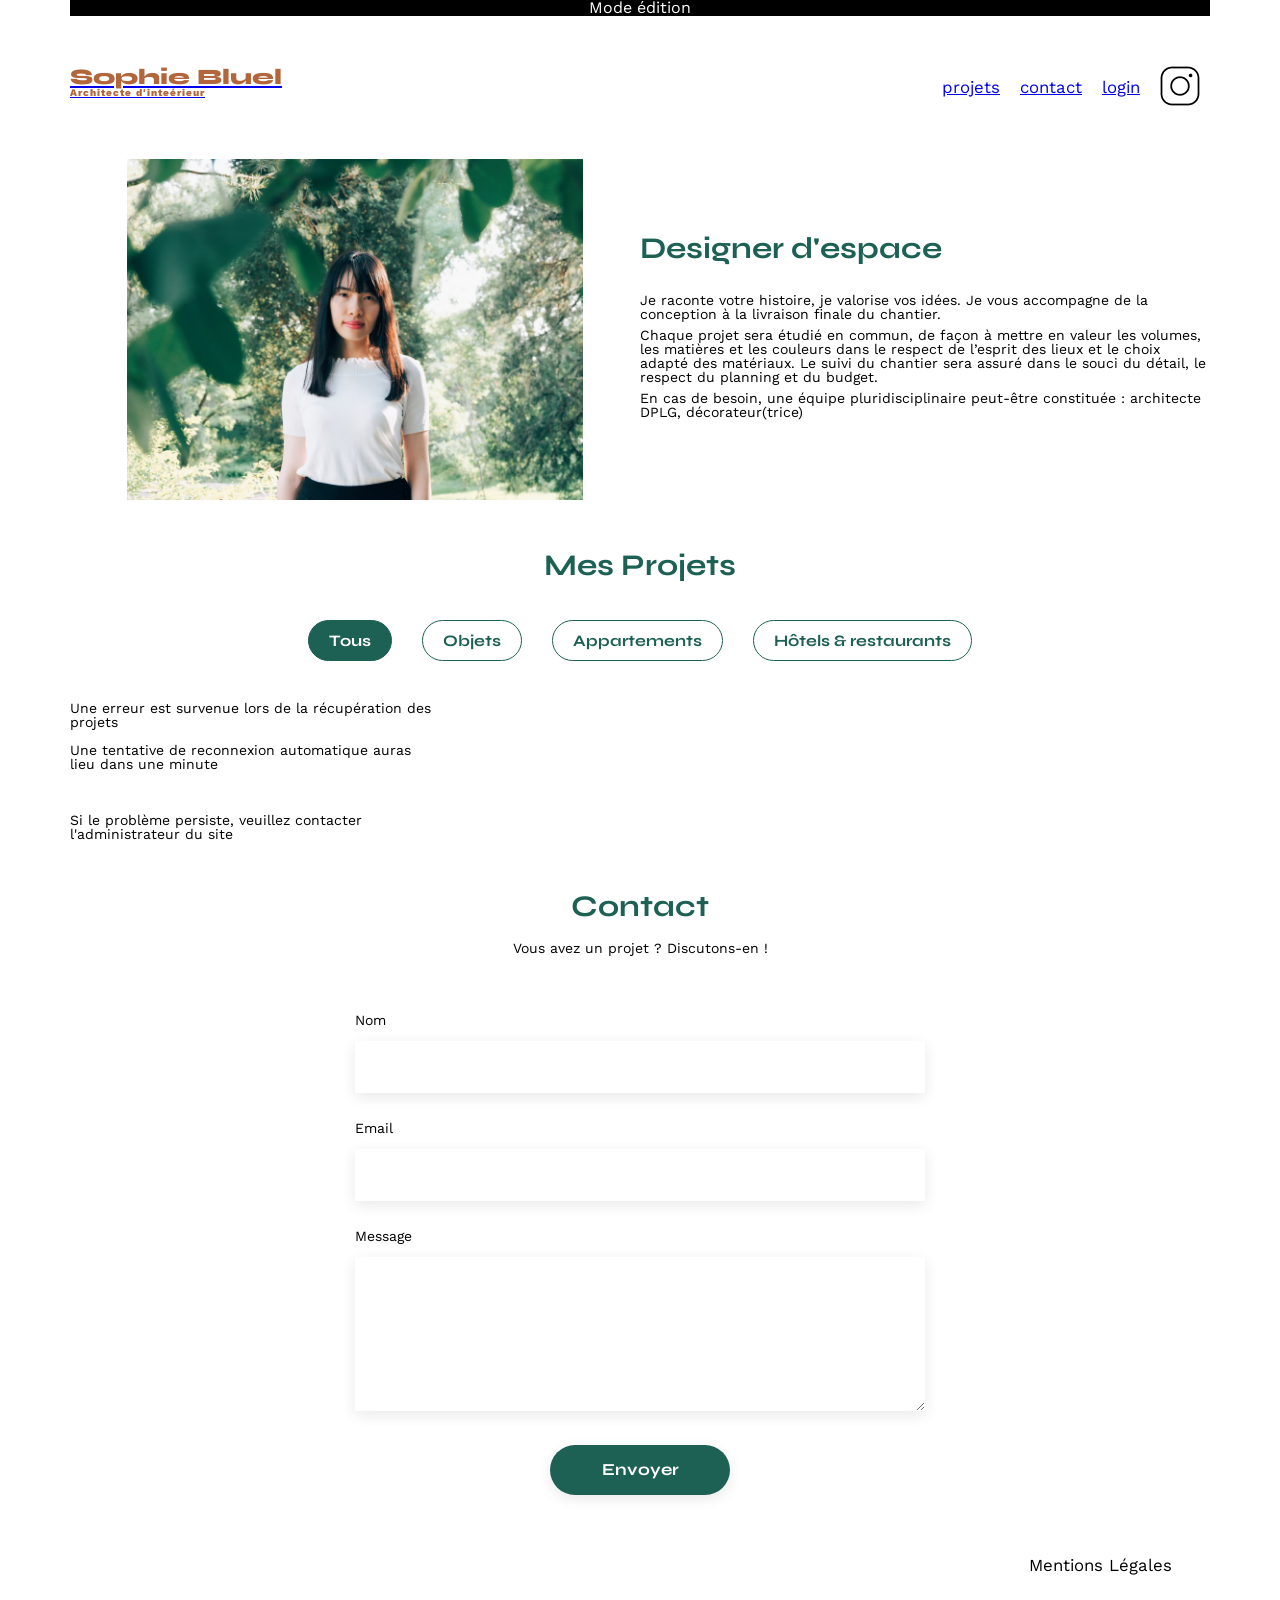
==== FrontEnd/index.html @ eb177efb "login" ====
<!DOCTYPE html>
<html lang="fr">
<head>
	<meta charset="UTF-8">
	<title>Sophie Bluel - Architecte d'intérieur</title>
	<meta name="viewport" content="width=device-width, initial-scale=1.0">
	<link rel="preconnect" href="https://fonts.googleapis.com">
	<link rel="preconnect" href="https://fonts.gstatic.com" crossorigin>
	<link href="https://fonts.googleapis.com/css2?family=Syne:wght@700;800&family=Work+Sans&display=swap" rel="stylesheet">
	<meta name="description" content="">
	<link rel="stylesheet" href="./assets/style.css">
</head>
<body>
	<div class="editor-black display_none">
		<p class="editorparagraphe">Mode édition</p>
	</div>
<header>
	<a href="index.html"><h1>Sophie Bluel <span>Architecte d'inteérieur</span></h1></a>
	<nav>
		<ul>
			<a href="#portfolio"><li>projets</li></a>
			<li><a href="#contact">contact</a></li>
			<li><a href="login.html">login</a></li>
			<li><img src="./assets/icons/instagram.png" alt="Instagram"></li>
		</ul>
	</nav>
</header>
<main>
	<section id="introduction">
		<figure>
			<img src="./assets/images/sophie-bluel.png" alt="">
		</figure>
		<article>
			<h2>Designer d'espace</h2>
			<p>Je raconte votre histoire, je valorise vos idées. Je vous accompagne de la conception à la livraison finale du chantier.</p>
			<p>Chaque projet sera étudié en commun, de façon à mettre en valeur les volumes, les matières et les couleurs dans le respect de l’esprit des lieux et le choix adapté des matériaux. Le suivi du chantier sera assuré dans le souci du détail, le respect du planning et du budget.</p>
			<p>En cas de besoin, une équipe pluridisciplinaire peut-être constituée : architecte DPLG, décorateur(trice)</p>
		</article>
	</section>
	<section id="portfolio">
		<h2>Mes Projets</h2>
		<button class="button-modifier display_none">
			<i class="fa-solid fa-pen-to-square"></i>
			<span class="editon-modifier"> modifier</span>
		</button>
		<div class="filters">
			<button class="filter__btn filter__btn-id-null filter__btn--active">Tous</button>
			<button class="filter__btn filter__btn-id-1">Objets</button>
			<button class="filter__btn filter__btn-id-2">Appartements</button>
			<button class="filter__btn filter__btn-id-3">Hôtels & restaurants</button>
		</div>	
		<div class="gallery">
		</div>
	</section>
	<section id="contact">
		<h2>Contact</h2>
		<p>Vous avez un projet ? Discutons-en !</p>
		<form action="#" method="post">
			<label for="name">Nom</label>
			<input type="text" name="name" id="name">
			<label for="email">Email</label>
			<input type="email" name="email" id="email">
			<label for="message">Message</label>
			<textarea name="message" id="message" cols="30" rows="10"></textarea>
			<input type="submit" value="Envoyer">
		</form>
	</section>
</main>

<footer>
	<nav>
		<ul>
			<li>Mentions Légales</li>
		</ul>
	</nav>
</footer>
</body>
<script src="./script.js"></script>
<script src="./login.js"></script>
</html>
---- FrontEnd/assets/style.css ----
/* http://meyerweb.com/eric/tools/css/reset/
   v2.0 | 20110126
   License: none (public domain)
*/

html, body, div, span, applet, object, iframe,
h1, h2, h3, h4, h5, h6, p, blockquote, pre,
a, abbr, acronym, address, big, cite, code,
del, dfn, em, img, ins, kbd, q, s, samp,
small, strike, strong, sub, sup, tt, var,
b, u, i, center,
dl, dt, dd, ol, ul, li,
fieldset, form, label, legend,
table, caption, tbody, tfoot, thead, tr, th, td,
article, aside, canvas, details, embed,
figure, figcaption, footer, header, hgroup,
menu, nav, output, ruby, section, summary,
time, mark, audio, video {
	margin: 0;
	padding: 0;
	border: 0;
	font-size: 100%;
	font: inherit;
	vertical-align: baseline;
}
/* HTML5 display-role reset for older browsers */
article, aside, details, figcaption, figure,
footer, header, hgroup, menu, nav, section {
	display: block;
}
body {
	line-height: 1;
}
ol, ul {
	list-style: none;
}
blockquote, q {
	quotes: none;
}
blockquote:before, blockquote:after,
q:before, q:after {
	content: '';
	content: none;
}
table {
	border-collapse: collapse;
	border-spacing: 0;
}
/** end reset css**/
body {
	max-width: 1140px;
	margin:auto;
	font-family: 'Work Sans' ;
	font-size: 14px;
}
header {
	display: flex;
	justify-content: space-between;
	margin: 50px 0
}
section {
	margin: 50px 0
}

h1{
	display: flex;
	flex-direction: column;
	font-family: 'Syne';
	font-size: 22px;
	font-weight: 800;
	color: #B1663C
}

h1 > span {
	font-family: 'Work Sans';
	font-size:10px;
	letter-spacing: 0.1em;
;
}

h2{
	font-family: 'Syne';
	font-weight: 700;
	font-size: 30px;
	color: #1D6154
}
nav ul {
	display: flex;
	align-items: center;
	list-style-type: none;

}
nav li {
	padding: 0 10px;
	font-size: 1.2em;
}

li:hover {
	color: #B1663C;
}
#introduction {
	display: flex;
	align-items: center;
}
#introduction figure {
	flex: 1
}
#introduction img {
	display: block;
	margin: auto;
	width: 80%;
}

#introduction article {
	flex: 1
}
#introduction h2 {
	margin-bottom: 1em;
}

#introduction p {
	margin-bottom: 0.5em;
}
#portfolio h2 {
	text-align: center;
	margin-bottom: 1em;
}
.gallery {
	width: 100%;
	display: grid;
	grid-template-columns: 1fr 1fr 1fr;
	grid-column-gap: 20px;
	grid-row-gap: 20px;
}

.gallery img {
	width: 100%;

}
#contact {
	width: 50%;
margin: auto;
}
#contact > * {
	text-align: center;

}
#contact h2{
	margin-bottom: 20px;
}
#contact form {
	text-align: left;
	margin-top:30px;
	display: flex;
	flex-direction: column;
}

#contact input {
	height: 50px;
	font-size: 1.2em;
	border: none;
	box-shadow: 0px 4px 14px rgba(0, 0, 0, 0.09);
}
#contact label {
	margin: 2em 0 1em 0;
}
#contact textarea {
	border: none;
	box-shadow: 0px 4px 14px rgba(0, 0, 0, 0.09);
}

input[type="submit"]{
	font-family: 'Syne';
	font-weight: 700;
	color: white;
	background-color: #1D6154;
	margin : 2em auto ;
	width: 180px;
	text-align: center;
	border-radius: 60px ;
}

footer nav ul {
	display: flex;
	justify-content: flex-end;
	margin: 2em
}
.gallery {
	width: 100%;
	display: grid;
	grid-template-columns: 1fr 1fr 1fr;
	grid-column-gap: 20px;
	grid-row-gap: 20px;
}

.gallery img {
	width: 100%;

}

/*FILTRE*/

.filter__btn:hover, .btn-admin:hover {
	color: white;
	background-color: #1D6154;
	scale: 1.05;
  }
.filters {
	display: flex;
	justify-content: center;
	margin: 40px 0;
  }
  
.filter__btn, .btn-admin {
	font-family: "Syne";
	padding: 10px 20px;
	margin: 0 15px;
	border: 1px solid #1D6154;
	border-radius: 25px;
	color: #1D6154;
	background-color: white;
	font-size: 16px;
	font-weight: 700;
	cursor: pointer;
	transition: all 0.5s ease;
  }
  
.filter__btn--active, .btn-admin {
	color: white;
	background-color: #1D6154;
  }

.container__login {
	display: flex;
	flex-direction: column;
	align-items: center;
}

.container__login h2 {
	margin-bottom: 37px;
}

.container__login p {
	margin-bottom: 7px;
}

.container__login input {
	width: 379px;
	height: 51px;
	margin-bottom: 30px;
	box-shadow: 0px 4px 14px 0px rgba(0, 0, 0, 0.09);
	border: none;
}

.container__login-button {
	align-self: center;
}

.login-button {
	width: 179px;
	height: 36px;
	border-radius: 60px;
	color: white;
	background-color: #1D6154;
	font-size: 14px;
	font-family: Syne;
	font-weight: 700;
	display: flex;
	align-items: center;
	justify-content: center;
	margin-bottom: 28px;
	cursor: pointer;
	outline: none;
	border: none;
}


.password__forgotten {
	text-decoration: underline;
	cursor: pointer;
}

.login__footer {
	background: white;
	height: 60px;
	width: 100vw;
	position: absolute;
    bottom: 0;
    right: 0;
}

.container__login form {
display: flex;
flex-direction: column;
}

.container__login form label {
	margin-bottom: 7px;
}
.error_message {
	color: red;
	margin-bottom: 40px;
	padding: 10px 20px;
	font-size : 15px;
	background: rgba(255, 0, 0, .1);
	font-weight: bold;
    border-radius: 12px;
}
.display_none {
	display:none;
}
.editor{
	width: auto;
	height: 59px;
	background-color: black;
}
.editorparagraphe{
	color: white;
	text-align: center;
}
.display_none {
	display:none;
}
.editor-black {
	background-color: black;
	color: white;
	display: flex;
	align-items: center;
	justify-content: center;
	gap: 11px;
	font-size: 16px;
	font-weight: 400;
	font-family: "Work Sans";
	width: 100%;
	margin: 0px;
	position: sticky;
	top: 0px;
}
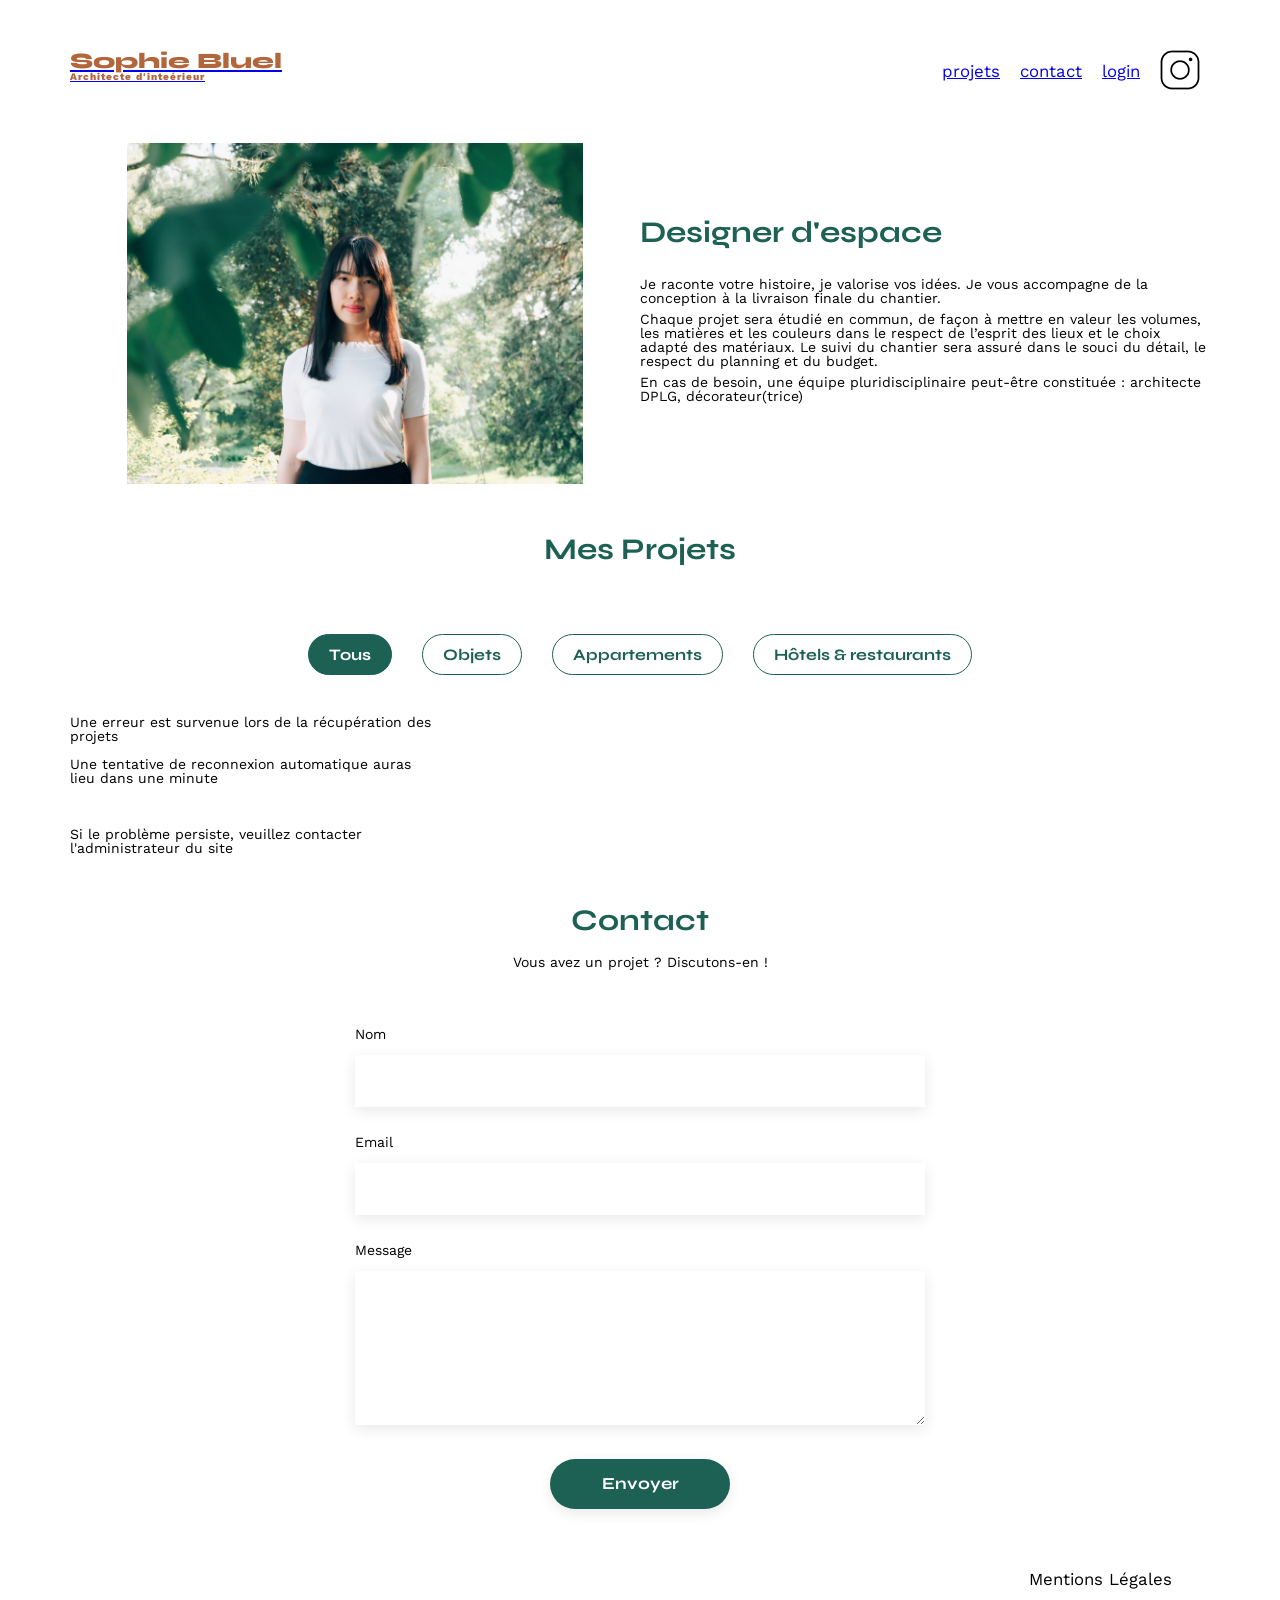
==== commit 8cf56fd2: "Modale" ====
--- a/FrontEnd/index.html
+++ b/FrontEnd/index.html
@@ -6,13 +6,15 @@
 	<meta name="viewport" content="width=device-width, initial-scale=1.0">
 	<link rel="preconnect" href="https://fonts.googleapis.com">
 	<link rel="preconnect" href="https://fonts.gstatic.com" crossorigin>
-	<link href="https://fonts.googleapis.com/css2?family=Syne:wght@700;800&family=Work+Sans&display=swap" rel="stylesheet">
+	<link href="https://fonts.googleapis.com/css2?family=Syne:wght@500;700;800&family=Work+Sans:wght@500;700;800&display=swap" rel="stylesheet">
+	<link rel="stylesheet" href="https://cdnjs.cloudflare.com/ajax/libs/font-awesome/6.2.1/css/all.min.css" integrity="sha512-MV7K8+y+gLIBoVD59lQIYicR65iaqukzvf/nwasF0nqhPay5w/9lJmVM2hMDcnK1OnMGCdVK+iQrJ7lzPJQd1w==" crossorigin="anonymous" referrerpolicy="no-referrer" />
 	<meta name="description" content="">
 	<link rel="stylesheet" href="./assets/style.css">
 </head>
 <body>
 	<div class="editor-black display_none">
-		<p class="editorparagraphe">Mode édition</p>
+		<i class="fa-solid fa-pen-to-square white-icon"></i>
+		<span>Mode édition</span>
 	</div>
 <header>
 	<a href="index.html"><h1>Sophie Bluel <span>Architecte d'inteérieur</span></h1></a>
@@ -20,7 +22,7 @@
 		<ul>
 			<a href="#portfolio"><li>projets</li></a>
 			<li><a href="#contact">contact</a></li>
-			<li><a href="login.html">login</a></li>
+			<li><a id="logout-nav" href="login.html">login</a></li>
 			<li><img src="./assets/icons/instagram.png" alt="Instagram"></li>
 		</ul>
 	</nav>
@@ -38,11 +40,13 @@
 		</article>
 	</section>
 	<section id="portfolio">
-		<h2>Mes Projets</h2>
-		<button class="button-modifier display_none">
-			<i class="fa-solid fa-pen-to-square"></i>
-			<span class="editon-modifier"> modifier</span>
-		</button>
+		<div class="container-modifier">
+			<h2>Mes Projets</h2>
+			<button class="button-modifier display_none">
+				<i class="fa-solid fa-pen-to-square"></i>
+				<span id="button_editor">modifier</span>
+			</button>
+		</div>
 		<div class="filters">
 			<button class="filter__btn filter__btn-id-null filter__btn--active">Tous</button>
 			<button class="filter__btn filter__btn-id-1">Objets</button>
@@ -77,4 +81,5 @@
 </body>
 <script src="./script.js"></script>
 <script src="./login.js"></script>
+<script src="./modale.js"></script>
 </html>
--- a/FrontEnd/assets/style.css
+++ b/FrontEnd/assets/style.css
@@ -290,8 +290,8 @@
 }
 
 .container__login form {
-display: flex;
-flex-direction: column;
+	display: flex;
+	flex-direction: column;
 }
 
 .container__login form label {
@@ -306,9 +306,7 @@
 	font-weight: bold;
     border-radius: 12px;
 }
-.display_none {
-	display:none;
-}
+
 .editor{
 	width: auto;
 	height: 59px;
@@ -317,9 +315,6 @@
 .editorparagraphe{
 	color: white;
 	text-align: center;
-}
-.display_none {
-	display:none;
 }
 .editor-black {
 	background-color: black;
@@ -335,4 +330,38 @@
 	margin: 0px;
 	position: sticky;
 	top: 0px;
+}
+.editor-black span{
+	padding-top: 20px;
+	padding-bottom: 20px;
+}
+.white-icon {
+	color: white;
+}
+.button-modifier {
+	display: flex;
+	gap: 11px;
+	font-family: "work sans";
+	font-size: 14px;
+	color: black;
+	font-weight: 400;
+	align-items: center;
+	border: none;
+	outline: none;
+	background: none;
+}
+
+.button-modifier:hover {
+	cursor: pointer;
+}
+.container-modifier {
+	display: flex;
+	flex-direction: row;
+	gap: 31px;
+	margin-bottom: 1em;
+	justify-content: center;
+	align-items: baseline;
+}
+.display_none {
+	display:none;
 }
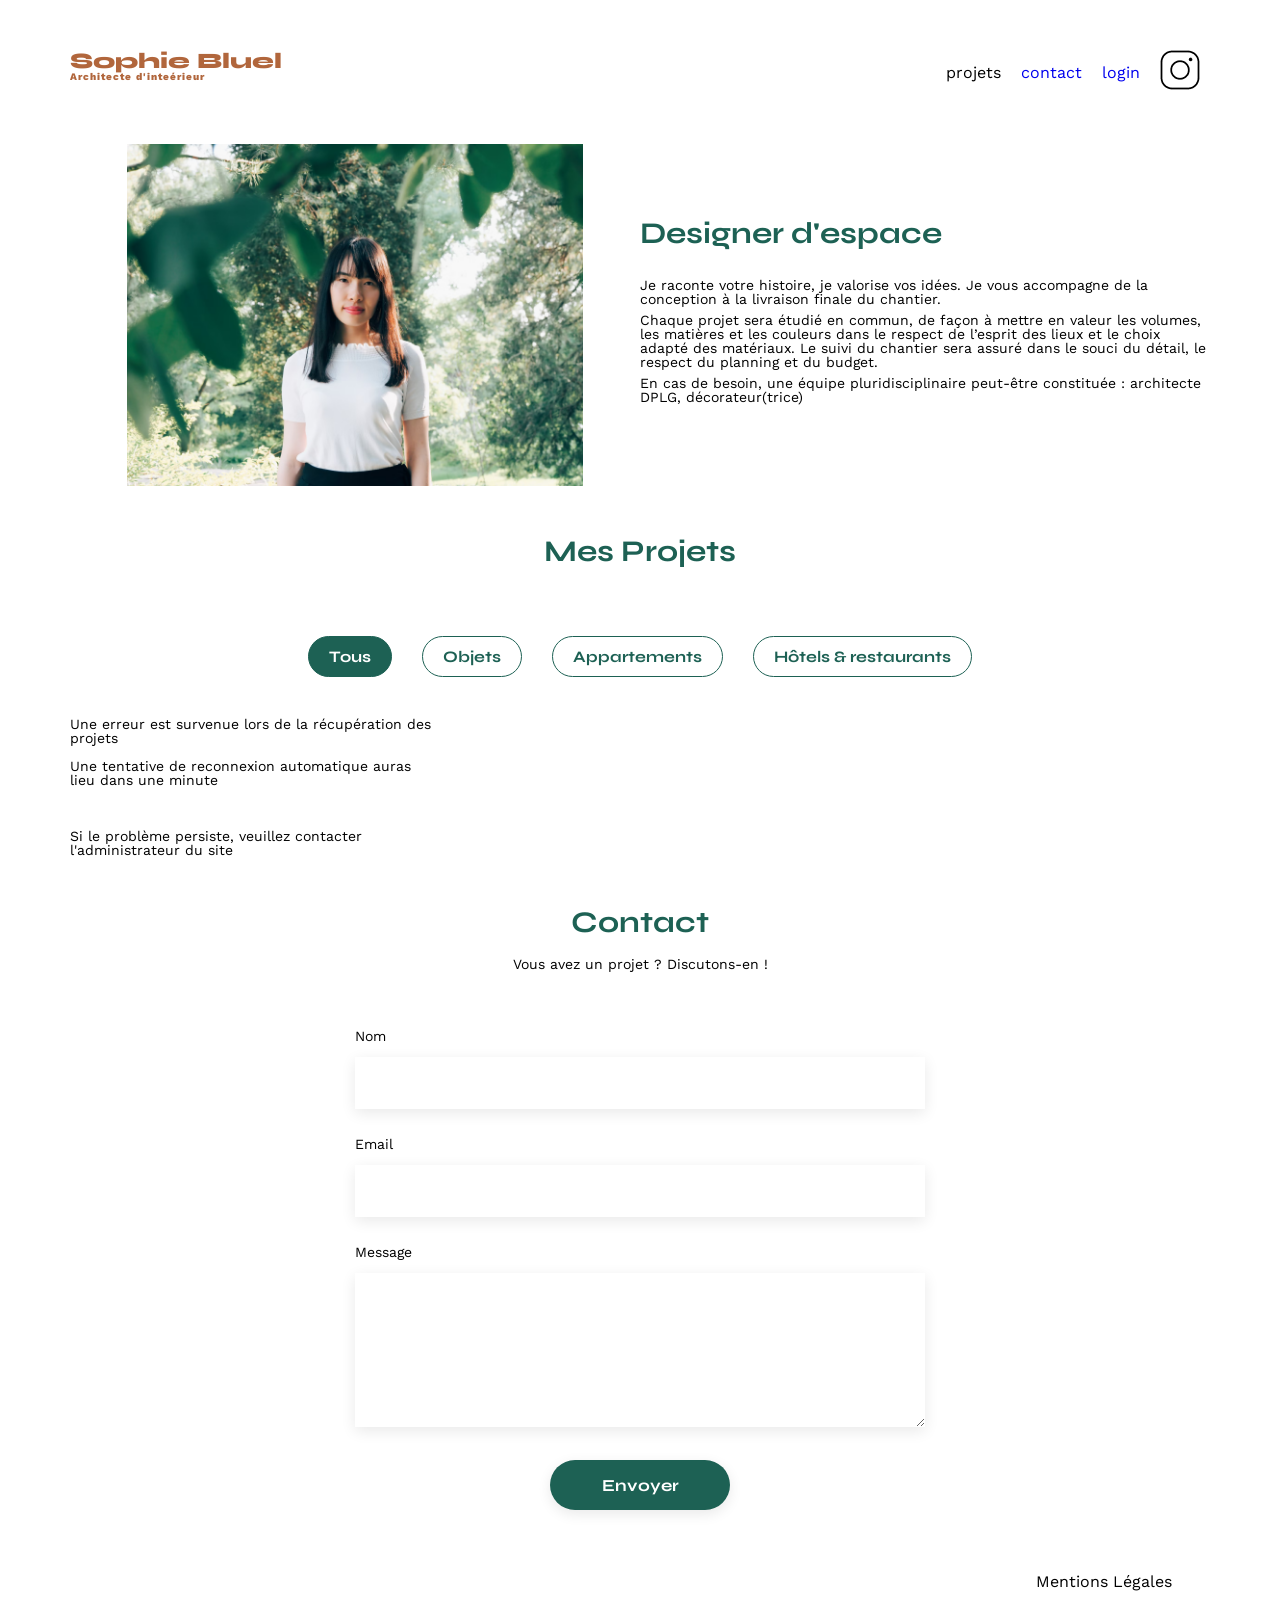
==== commit 32f23826: "Modale1" ====
--- a/FrontEnd/index.html
+++ b/FrontEnd/index.html
@@ -6,18 +6,40 @@
 	<meta name="viewport" content="width=device-width, initial-scale=1.0">
 	<link rel="preconnect" href="https://fonts.googleapis.com">
 	<link rel="preconnect" href="https://fonts.gstatic.com" crossorigin>
-	<link href="https://fonts.googleapis.com/css2?family=Syne:wght@500;700;800&family=Work+Sans:wght@500;700;800&display=swap" rel="stylesheet">
+	<link rel="preconnect" href="https://fonts.googleapis.com">
+	<link rel="preconnect" href="https://fonts.gstatic.com" crossorigin>
+	<link href="https://fonts.googleapis.com/css2?family=Work+Sans:ital,wght@0,100;0,200;0,300;0,400;0,500;0,600;0,700;0,800;0,900;1,100;1,200;1,300;1,400;1,500;1,600;1,700;1,800;1,900&display=swap" rel="stylesheet">
+	<link rel="preconnect" href="https://fonts.googleapis.com">
+	<link rel="preconnect" href="https://fonts.gstatic.com" crossorigin>
+	<link href="https://fonts.googleapis.com/css2?family=Syne:wght@400;500;600;700;800&display=swap" rel="stylesheet">
 	<link rel="stylesheet" href="https://cdnjs.cloudflare.com/ajax/libs/font-awesome/6.2.1/css/all.min.css" integrity="sha512-MV7K8+y+gLIBoVD59lQIYicR65iaqukzvf/nwasF0nqhPay5w/9lJmVM2hMDcnK1OnMGCdVK+iQrJ7lzPJQd1w==" crossorigin="anonymous" referrerpolicy="no-referrer" />
 	<meta name="description" content="">
 	<link rel="stylesheet" href="./assets/style.css">
 </head>
 <body>
+	<div class="container_modale1 display_none">
+		<div class="modale1">
+			<div class="modale1_header">
+				<svg class="modale1_cross" xmlns="http://www.w3.org/2000/svg" width="24" height="24" viewBox="0 0 24 24" fill="none">
+					<path d="M17.6546 8.05106C18.1235 7.58214 18.1235 6.82061 17.6546 6.35169C17.1856 5.88277 16.4241 5.88277 15.9552 6.35169L12.005 10.3056L8.05106 6.35544C7.58214 5.88652 6.82061 5.88652 6.35169 6.35544C5.88277 6.82436 5.88277 7.58589 6.35169 8.05481L10.3056 12.005L6.35544 15.9589C5.88652 16.4279 5.88652 17.1894 6.35544 17.6583C6.82436 18.1272 7.58589 18.1272 8.05481 17.6583L12.005 13.7044L15.9589 17.6546C16.4279 18.1235 17.1894 18.1235 17.6583 17.6546C18.1272 17.1856 18.1272 16.4241 17.6583 15.9552L13.7044 12.005L17.6546 8.05106Z" fill="black"/>
+				</svg>
+			</div>
+			<div class="modale1_content">	
+				<span class="modale1_title">Galerie photo</span>
+				<div class="modale1_gallery"></div> 
+			</div>
+			<div class="modale1_footer">
+				<hr class="modale1_line"/>	
+				<button class="modale1_button">Ajouter une photo</button>
+			</div>	
+		</div>
+	</div>
 	<div class="editor-black display_none">
 		<i class="fa-solid fa-pen-to-square white-icon"></i>
 		<span>Mode édition</span>
 	</div>
 <header>
-	<a href="index.html"><h1>Sophie Bluel <span>Architecte d'inteérieur</span></h1></a>
+	<h1>Sophie Bluel <span>Architecte d'inteérieur</span></h1>
 	<nav>
 		<ul>
 			<a href="#portfolio"><li>projets</li></a>
--- a/FrontEnd/assets/style.css
+++ b/FrontEnd/assets/style.css
@@ -93,10 +93,25 @@
 nav li {
 	padding: 0 10px;
 	font-size: 1.2em;
+	color: #000;
+
+text-align: center;
+font-family: Work Sans;
+font-size: 16px;
+font-style: normal;
+font-weight: 400;
+line-height: normal;
+
 }
 
 li:hover {
 	color: #B1663C;
+}
+a {
+	text-decoration: none;
+}
+a:visited{
+	color: black;
 }
 #introduction {
 	display: flex;
@@ -362,6 +377,118 @@
 	justify-content: center;
 	align-items: baseline;
 }
+.container_modale1 {
+	display: flex;
+	justify-content: center;
+	align-items: center;
+	height: 100vh;
+	width: 100vw;
+	position: fixed;
+	background: rgba(0, 0, 0, .5);
+}
+.modale1 {
+	display: flex;
+	height: 688px;
+	width: 630px;
+	background-color: white;
+	z-index: 3;
+	flex-direction: column;
+	position: fixed;
+	justify-content: space-between;
+	align-items: center;
+	border-radius: 10px;
+	margin-top: 57px;
+}
+.modale1_header {
+	display: flex;
+	align-self: flex-end;
+}
+.modale1_content {
+	flex-grow: 4;
+	display: flex;
+    justify-content: center;
+    flex-direction: column;
+	align-items: center;
+}
+
+.modale1_footer {
+	margin-bottom: 45px;
+	display: flex;
+	align-items: center;
+	flex-direction: column;
+}
+.modale1_cross {
+	margin-top: 26px;
+	margin-right: 30px;
+}
+
+.modale1_cross:hover {
+	cursor: pointer;
+}
+.modale1_title {
+	color: black;
+	font-family: Work Sans;
+	font-size: 26px;
+	font-style: normal;
+	font-weight: 400;
+	line-height: normal;
+	margin-top: 10px;
+}
+
+.modale1_gallery {
+	display: flex;
+	flex-wrap: wrap;
+	gap: 22px 10px;
+	padding-left: 105px;
+	padding-right: 105px;
+	padding-top: 46px;
+}
+.gallery-editor_img {
+	object-fit: cover;
+    align-self: stretch;
+}
+
+.container_imgstep1 {
+	position: relative;
+	width: 18%;
+}
+
+.modale1_content {
+	flex-grow: 4;
+	display: flex;
+    justify-content: center;
+    flex-direction: column;
+	align-items: center;
+}
+
+.modale1_footer {
+	margin-bottom: 45px;
+	display: flex;
+	align-items: center;
+	flex-direction: column;
+}
+
+.modale1_line {
+	margin-bottom: 38px;
+	width: 420px;
+}
+.modale1_button {
+	cursor: pointer;
+	border: 1px solid #1D6154;
+	border-radius : 60px;
+	outline: none;
+	text-align: center;
+	font-family: Syne;
+	font-size: 16px;
+	font-style: normal;
+	font-weight: 700;
+	line-height: normal;
+	background: none;
+	padding : 9px 28px 9px 30px;
+	color: white;
+	background: #1D6154;
+	width: 237px;
+}
 .display_none {
 	display:none;
-}+}
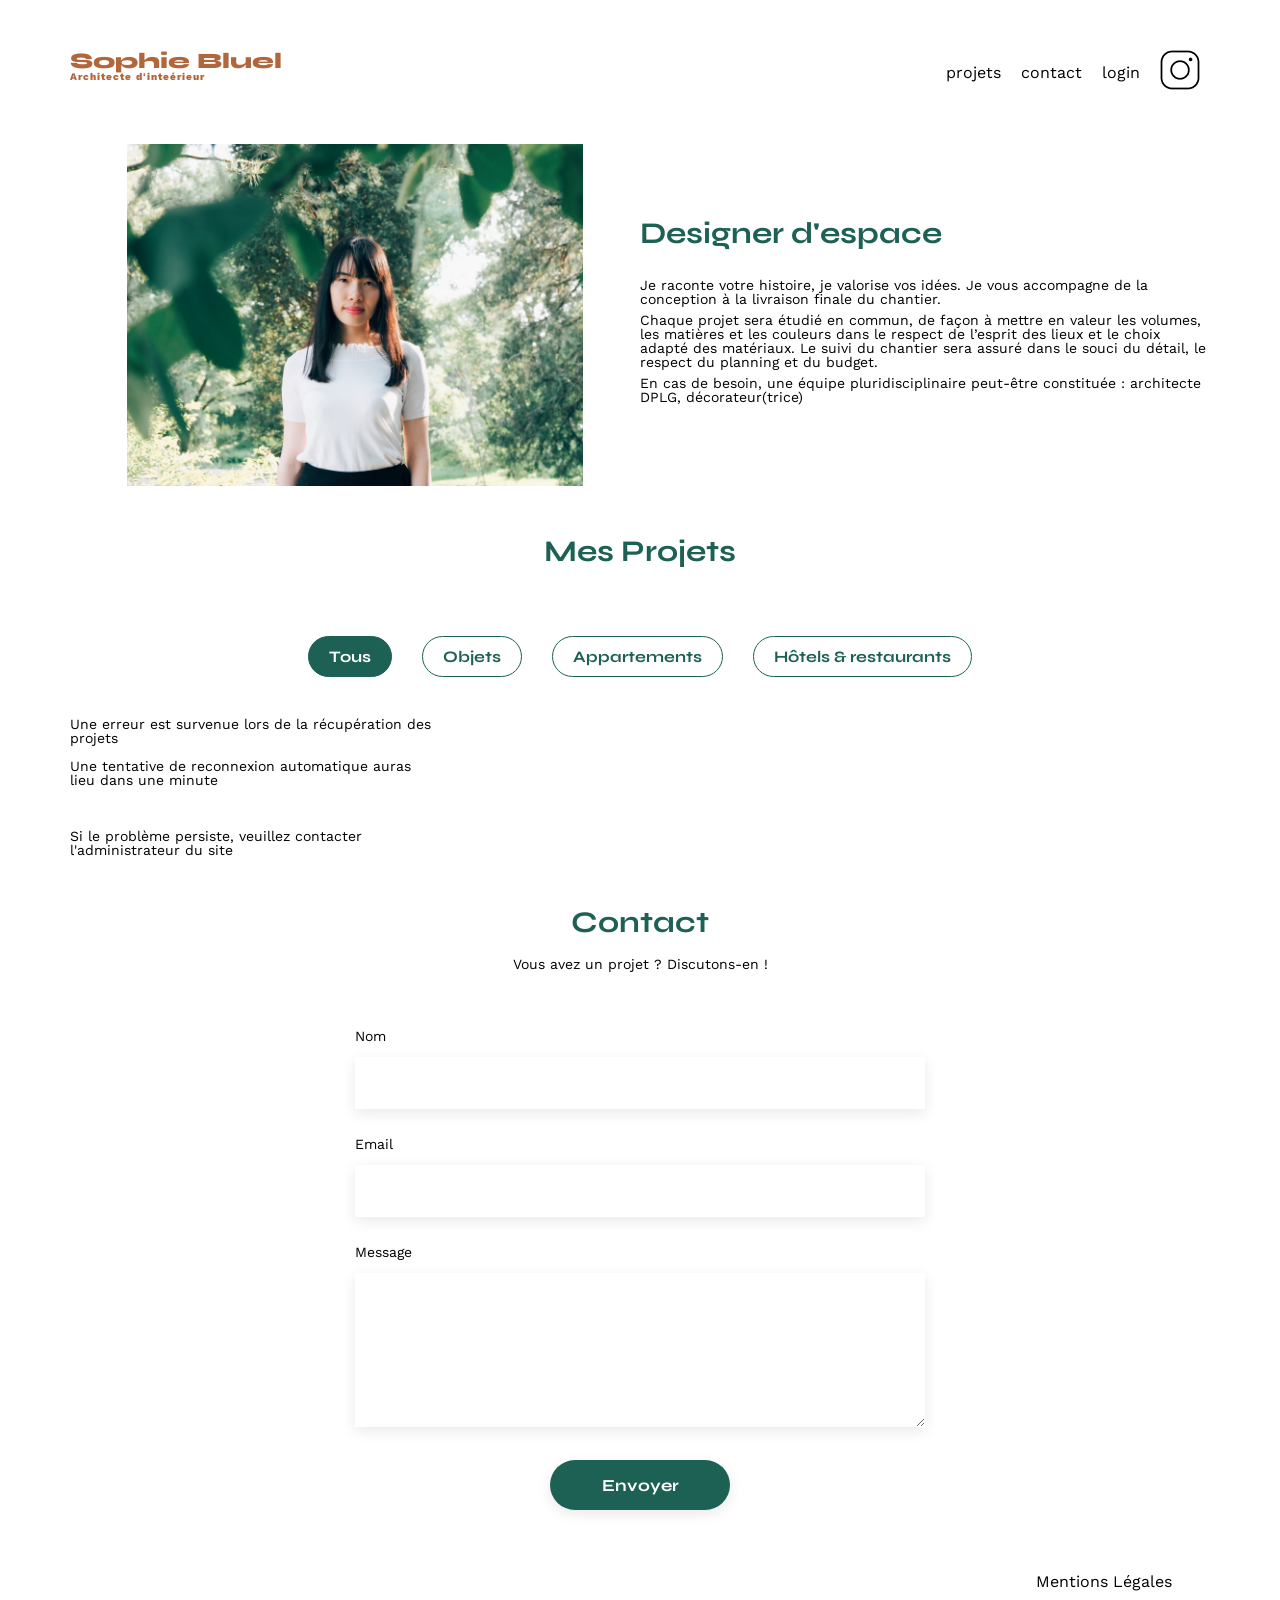
==== commit 9bfb2434: "finalisation modale" ====
--- a/FrontEnd/index.html
+++ b/FrontEnd/index.html
@@ -6,11 +6,7 @@
 	<meta name="viewport" content="width=device-width, initial-scale=1.0">
 	<link rel="preconnect" href="https://fonts.googleapis.com">
 	<link rel="preconnect" href="https://fonts.gstatic.com" crossorigin>
-	<link rel="preconnect" href="https://fonts.googleapis.com">
-	<link rel="preconnect" href="https://fonts.gstatic.com" crossorigin>
 	<link href="https://fonts.googleapis.com/css2?family=Work+Sans:ital,wght@0,100;0,200;0,300;0,400;0,500;0,600;0,700;0,800;0,900;1,100;1,200;1,300;1,400;1,500;1,600;1,700;1,800;1,900&display=swap" rel="stylesheet">
-	<link rel="preconnect" href="https://fonts.googleapis.com">
-	<link rel="preconnect" href="https://fonts.gstatic.com" crossorigin>
 	<link href="https://fonts.googleapis.com/css2?family=Syne:wght@400;500;600;700;800&display=swap" rel="stylesheet">
 	<link rel="stylesheet" href="https://cdnjs.cloudflare.com/ajax/libs/font-awesome/6.2.1/css/all.min.css" integrity="sha512-MV7K8+y+gLIBoVD59lQIYicR65iaqukzvf/nwasF0nqhPay5w/9lJmVM2hMDcnK1OnMGCdVK+iQrJ7lzPJQd1w==" crossorigin="anonymous" referrerpolicy="no-referrer" />
 	<meta name="description" content="">
@@ -34,6 +30,49 @@
 			</div>	
 		</div>
 	</div>
+	<div class="container_modale2 display_none">
+		<div class="modale2">
+			<div class="modale2_header">
+				<svg class="modale2_arrow" xmlns="http://www.w3.org/2000/svg" width="21" height="21" viewBox="0 0 21 21" fill="none">
+					<path d="M0.439478 8.94458C-0.146493 9.53055 -0.146493 10.4822 0.439478 11.0681L7.9399 18.5686C8.52587 19.1545 9.47748 19.1545 10.0635 18.5686C10.6494 17.9826 10.6494 17.031 10.0635 16.445L5.11786 11.5041H19.4999C20.3297 11.5041 21 10.8338 21 10.004C21 9.17428 20.3297 8.50393 19.4999 8.50393H5.12255L10.0588 3.56303C10.6447 2.97706 10.6447 2.02545 10.0588 1.43948C9.47279 0.853507 8.52118 0.853507 7.93521 1.43948L0.43479 8.9399L0.439478 8.94458Z" fill="black"/>
+				</svg>
+				<svg class="modale2_cross" xmlns="http://www.w3.org/2000/svg" width="24" height="24" viewBox="0 0 24 24" fill="none">
+					<path d="M17.6546 8.05106C18.1235 7.58214 18.1235 6.82061 17.6546 6.35169C17.1856 5.88277 16.4241 5.88277 15.9552 6.35169L12.005 10.3056L8.05106 6.35544C7.58214 5.88652 6.82061 5.88652 6.35169 6.35544C5.88277 6.82436 5.88277 7.58589 6.35169 8.05481L10.3056 12.005L6.35544 15.9589C5.88652 16.4279 5.88652 17.1894 6.35544 17.6583C6.82436 18.1272 7.58589 18.1272 8.05481 17.6583L12.005 13.7044L15.9589 17.6546C16.4279 18.1235 17.1894 18.1235 17.6583 17.6546C18.1272 17.1856 18.1272 16.4241 17.6583 15.9552L13.7044 12.005L17.6546 8.05106Z" fill="black"/>
+				</svg>
+			</div>
+			<div class="modale2_content">	
+				<span class="modale2_title">Ajout photo</span>
+				<form id="formAddProjects" method="post">
+					<div class="container_file">
+						<div class="content_file">
+								<i class="file_icon fa-regular fa-image"></i>
+								<input  type="file" onchange="handleFiles(files)" id="img_project" name="file" accept="image/png, image/jpeg">
+								<label for="upload"><span id="preview"></span></label>
+								<div class="button_file">+ Ajouter photo</div>
+								<span  id="img_info" class="info_file">jpg, png : 4mo max</span>
+						</div>
+					</div>
+					<div class="form_file">
+						<label class="label_style" for="title-work">Titre</label>
+						<input class="input_style" type="text" id="title-work" name="title_work">
+						<div class="imageajouter">
+							<label for="categorie" id="label_style" class="label-formulaire">Categorie</label>
+							<select name="categorie" id="liste-categories" class="select_style" type="text" required>
+								<option value="Champs-selection"></option>
+								<option value="1">Objets</option>
+								<option value="2">Appartements</option>
+								<option value="3">Hotel & Restaurants</option>
+							</select>
+						</div>	
+					</div>
+				</form>	
+			</div>
+			<div class="modale2_footer">
+				<hr class="modale2_line"/>	
+				<button type="submit" id="submit_Project" class="modale2_button button_grey">Valider</button>
+			</div>	
+		</div>
+	</div>	
 	<div class="editor-black display_none">
 		<i class="fa-solid fa-pen-to-square white-icon"></i>
 		<span>Mode édition</span>
@@ -104,4 +143,5 @@
 <script src="./script.js"></script>
 <script src="./login.js"></script>
 <script src="./modale.js"></script>
+<script src="./Ajoutphoto.js"></script>
 </html>
--- a/FrontEnd/assets/style.css
+++ b/FrontEnd/assets/style.css
@@ -107,6 +107,20 @@
 li:hover {
 	color: #B1663C;
 }
+nav ul li a {
+	text-decoration: none;
+	color: black;
+}
+
+nav ul li a:hover {
+	text-decoration: none;
+	color: #B1663C;
+}
+
+nav ul li:hover {
+	color: #B1663C;
+	cursor: pointer;
+}
 a {
 	text-decoration: none;
 }
@@ -385,6 +399,7 @@
 	width: 100vw;
 	position: fixed;
 	background: rgba(0, 0, 0, .5);
+	left: 0px;
 }
 .modale1 {
 	display: flex;
@@ -439,18 +454,16 @@
 	display: flex;
 	flex-wrap: wrap;
 	gap: 22px 10px;
-	padding-left: 105px;
-	padding-right: 105px;
+	padding-left: 100px;
+	padding-right: 100px;
 	padding-top: 46px;
 }
-.gallery-editor_img {
-	object-fit: cover;
-    align-self: stretch;
-}
-
-.container_imgstep1 {
+.gallerymodale_image{
+	width: 78px;
+	height: 104px;
+	flex-shrink: 0;
+	display: flex;
 	position: relative;
-	width: 18%;
 }
 
 .modale1_content {
@@ -489,6 +502,241 @@
 	background: #1D6154;
 	width: 237px;
 }
+.trashcan {
+	background-color: black;
+	color: white;
+	padding: 4px;
+    font-size: 10px;
+	position: absolute;
+    top: 6px;
+    right: 6px;
+    border-radius: 3px;
+}
+
+.trashcan:hover {
+	cursor: pointer;
+}
+.container_modale2 {
+	display: flex;
+	justify-content: center;
+	align-items: center;
+	height: 100vh;
+	width: 100vw;
+	position: fixed;
+	background: rgba(0, 0, 0, .5);
+	left: 0px;
+}
+
+.modale2 {
+	display: flex;
+	height: 688px;
+	width: 630px;
+	background-color: white;
+	z-index: 3;
+	flex-direction: column;
+	position: fixed;
+	justify-content: space-between;
+	align-items: center;
+	border-radius: 10px;
+	margin-top: 57px;
+}
+
+.modale2_header {
+	display: flex;
+	align-self: flex-end;
+	width: 100%;
+    display: flex;
+    justify-content: space-between;
+}
+
+.modale2_cross {
+	margin-top: 26px;
+	margin-right: 30px;
+}
+
+.modale2_cross:hover {
+	cursor: pointer;
+}
+
+.modale2_arrow {
+	margin-top: 26px;
+	margin-left: 30px;
+}
+
+.modale2_arrow:hover {
+	cursor: pointer;
+}
+
+.modale2_title {
+	color: black;
+	font-family: Work Sans;
+	font-size: 26px;
+	font-style: normal;
+	font-weight: 400;
+	line-height: normal;
+	margin-top: 10px;
+	margin-bottom: 36px;
+	text-align: center;
+}
+
+.modale2_content {
+	flex-grow: 4;
+	display: flex;
+	flex-direction: column;
+}
+.container_file {
+	display: flex;
+    justify-content: center;
+	width: 420px;
+	height: 169px;
+	background: #E8F1F6;
+	position: relative;
+}
+#preview{
+	width: 100%;
+	display: flex;
+    justify-content: center;
+  }
+#preview img{
+	width: 135px;
+  }
+#img_project {
+	overflow: hidden;
+	color: transparent;
+	width: 200px; 
+    height: 160px; 
+    padding: 10px; 
+    font-size: 16px; 
+    border: none; 
+    border-radius: 5px; 
+	cursor: pointer; 
+	position: absolute;
+	opacity: 0;
+}
+.content_file:hover {
+	cursor: pointer;
+}
+
+.content_file {
+	z-index: 1;
+	height: 100%;
+    width: 100%;
+	display: flex;
+	flex-direction: column;
+	align-items: center;
+	position: relative;
+}	
+.button_file {
+	border-radius: 50px;
+	background: #CBD6DC;
+	color: #306685;
+	font-family: Work Sans;
+	font-size: 14px;
+	font-style: normal;
+	font-weight: 500;
+	line-height: normal;
+	padding : 10px 33px;
+	border: none;
+	outline: none;
+	margin-bottom: 7px;
+}
+
+.file_icon {
+	margin-top: 13px;
+	font-size: 76px;
+	color : #B9C5CC;
+	margin-bottom: 6px;
+}
+
+.info_file {
+	font-family: Work Sans;
+	font-size: 10px;
+	font-style: normal;
+	font-weight: 400;
+	line-height: normal;
+	color: black;
+}
+
+.modale2_footer {
+	margin-bottom: 45px;
+	display: flex;
+	align-items: center;
+	flex-direction: column;
+}
+
+.modale2_line {
+	margin-bottom: 38px;
+	width: 420px;
+}
+
+.modale2_button {
+	cursor: pointer;
+	border: 1px solid #1D6154;
+	border-radius : 60px;
+	outline: none;
+	text-align: center;
+	font-family: Syne;
+	font-size: 16px;
+	font-style: normal;
+	font-weight: 700;
+	line-height: normal;
+	background: none;
+	padding : 9px 28px 9px 30px;
+	color: white;
+	background: #1D6154;
+	width: 237px;
+}
+
+.button_grey {
+	background: #A7A7A7;
+	border: none;
+}
+
+.button_grey:hover {
+	cursor: initial;
+}
+
+.form_file {
+	display: flex;
+	flex-direction: column;
+	margin-top: 30px;
+}
+
+.input_style {
+	width: 420px;
+	height: 51px;
+	background: white;
+	box-shadow: 0px 4px 14px 0px rgba(0, 0, 0, 0.09);
+	flex-shrink: 0;
+	border: none;
+	outline: none;
+	margin-top: 10px;
+	margin-bottom: 21px;
+}
+
+.select_style {
+	width: 420px;
+	height: 51px;
+	background: white;
+	box-shadow: 0px 4px 14px 0px rgba(0, 0, 0, 0.09);
+	flex-shrink: 0;
+	border: none;
+	outline: none;
+	margin-top: 10px;
+}
+
+.label_style {
+	color: #3D3D3D;
+	font-family: Work Sans;
+	font-size: 14px;
+	font-style: normal;
+	font-weight: 500;
+	line-height: normal;
+}
+.imageajouter{
+	display: flex;
+	flex-direction: column;
+}
 .display_none {
 	display:none;
-}
+}
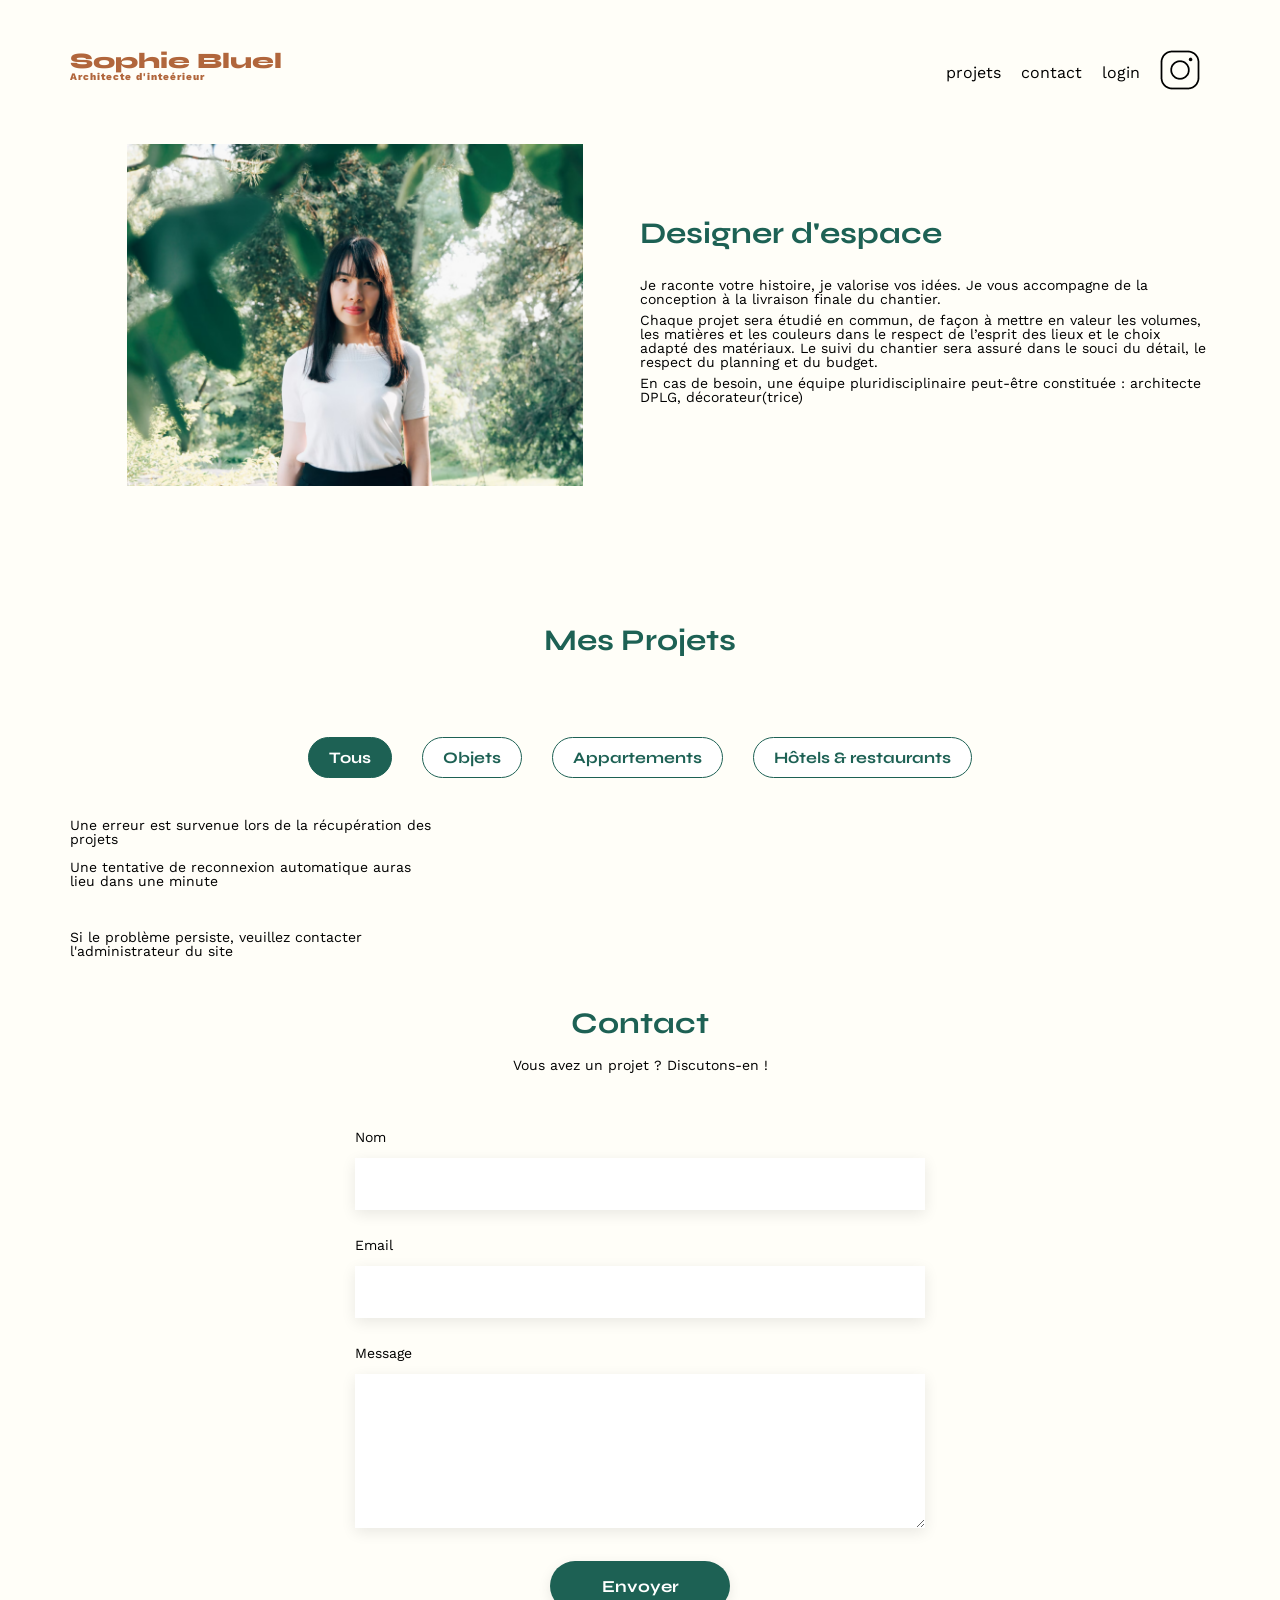
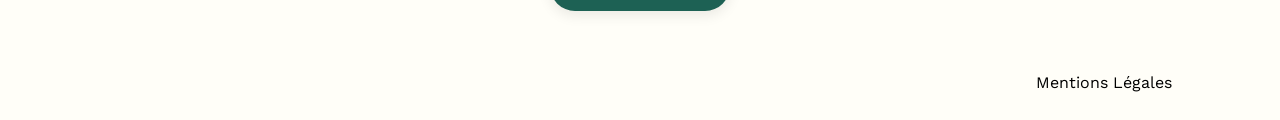
==== commit 0d6e52f3: "Finalisation modale ok" ====
--- a/FrontEnd/index.html
+++ b/FrontEnd/index.html
@@ -47,7 +47,7 @@
 						<div class="content_file">
 								<i class="file_icon fa-regular fa-image"></i>
 								<input  type="file" onchange="handleFiles(files)" id="img_project" name="file" accept="image/png, image/jpeg">
-								<label for="upload"><span id="preview"></span></label>
+								<label id="upload"><span id="preview"></span></label>
 								<div class="button_file">+ Ajouter photo</div>
 								<span  id="img_info" class="info_file">jpg, png : 4mo max</span>
 						</div>
@@ -56,9 +56,9 @@
 						<label class="label_style" for="title-work">Titre</label>
 						<input class="input_style" type="text" id="title-work" name="title_work">
 						<div class="imageajouter">
-							<label for="categorie" id="label_style" class="label-formulaire">Categorie</label>
-							<select name="categorie" id="liste-categories" class="select_style" type="text" required>
-								<option value="Champs-selection"></option>
+							<label id="label_style" class="label-formulaire" >Categorie</label>
+							<select name="categorie" id="liste-categories" class="select_style">
+								<option value="0">Veuillez sélectionner la catégorie</option>
 								<option value="1">Objets</option>
 								<option value="2">Appartements</option>
 								<option value="3">Hotel & Restaurants</option>
@@ -81,7 +81,7 @@
 	<h1>Sophie Bluel <span>Architecte d'inteérieur</span></h1>
 	<nav>
 		<ul>
-			<a href="#portfolio"><li>projets</li></a>
+			<li><a href="#portfolio">projets</a></li>
 			<li><a href="#contact">contact</a></li>
 			<li><a id="logout-nav" href="login.html">login</a></li>
 			<li><img src="./assets/icons/instagram.png" alt="Instagram"></li>
@@ -139,9 +139,9 @@
 		</ul>
 	</nav>
 </footer>
-</body>
 <script src="./script.js"></script>
 <script src="./login.js"></script>
 <script src="./modale.js"></script>
 <script src="./Ajoutphoto.js"></script>
+</body>
 </html>
--- a/FrontEnd/assets/style.css
+++ b/FrontEnd/assets/style.css
@@ -22,6 +22,7 @@
 	font-size: 100%;
 	font: inherit;
 	vertical-align: baseline;
+	
 }
 /* HTML5 display-role reset for older browsers */
 article, aside, details, figcaption, figure,
@@ -30,6 +31,7 @@
 }
 body {
 	line-height: 1;
+	background: #FFFEF8;
 }
 ol, ul {
 	list-style: none;
@@ -95,12 +97,12 @@
 	font-size: 1.2em;
 	color: #000;
 
-text-align: center;
-font-family: Work Sans;
-font-size: 16px;
-font-style: normal;
-font-weight: 400;
-line-height: normal;
+	text-align: center;
+	font-family: Work Sans;
+	font-size: 16px;
+	font-style: normal;
+	font-weight: 400;
+	line-height: normal;
 
 }
 
@@ -152,7 +154,8 @@
 }
 #portfolio h2 {
 	text-align: center;
-	margin-bottom: 1em;
+	margin-bottom: 82px;
+	margin-top: 89px;
 }
 .gallery {
 	width: 100%;
@@ -232,12 +235,12 @@
 .filter__btn:hover, .btn-admin:hover {
 	color: white;
 	background-color: #1D6154;
-	scale: 1.05;
   }
 .filters {
 	display: flex;
 	justify-content: center;
 	margin: 40px 0;
+	margin-top: 0px;
   }
   
 .filter__btn, .btn-admin {
@@ -387,7 +390,6 @@
 	display: flex;
 	flex-direction: row;
 	gap: 31px;
-	margin-bottom: 1em;
 	justify-content: center;
 	align-items: baseline;
 }
@@ -598,7 +600,9 @@
     justify-content: center;
   }
 #preview img{
-	width: 135px;
+	width: 30%;
+    object-fit: cover;
+    position: absolute;
   }
 #img_project {
 	overflow: hidden;
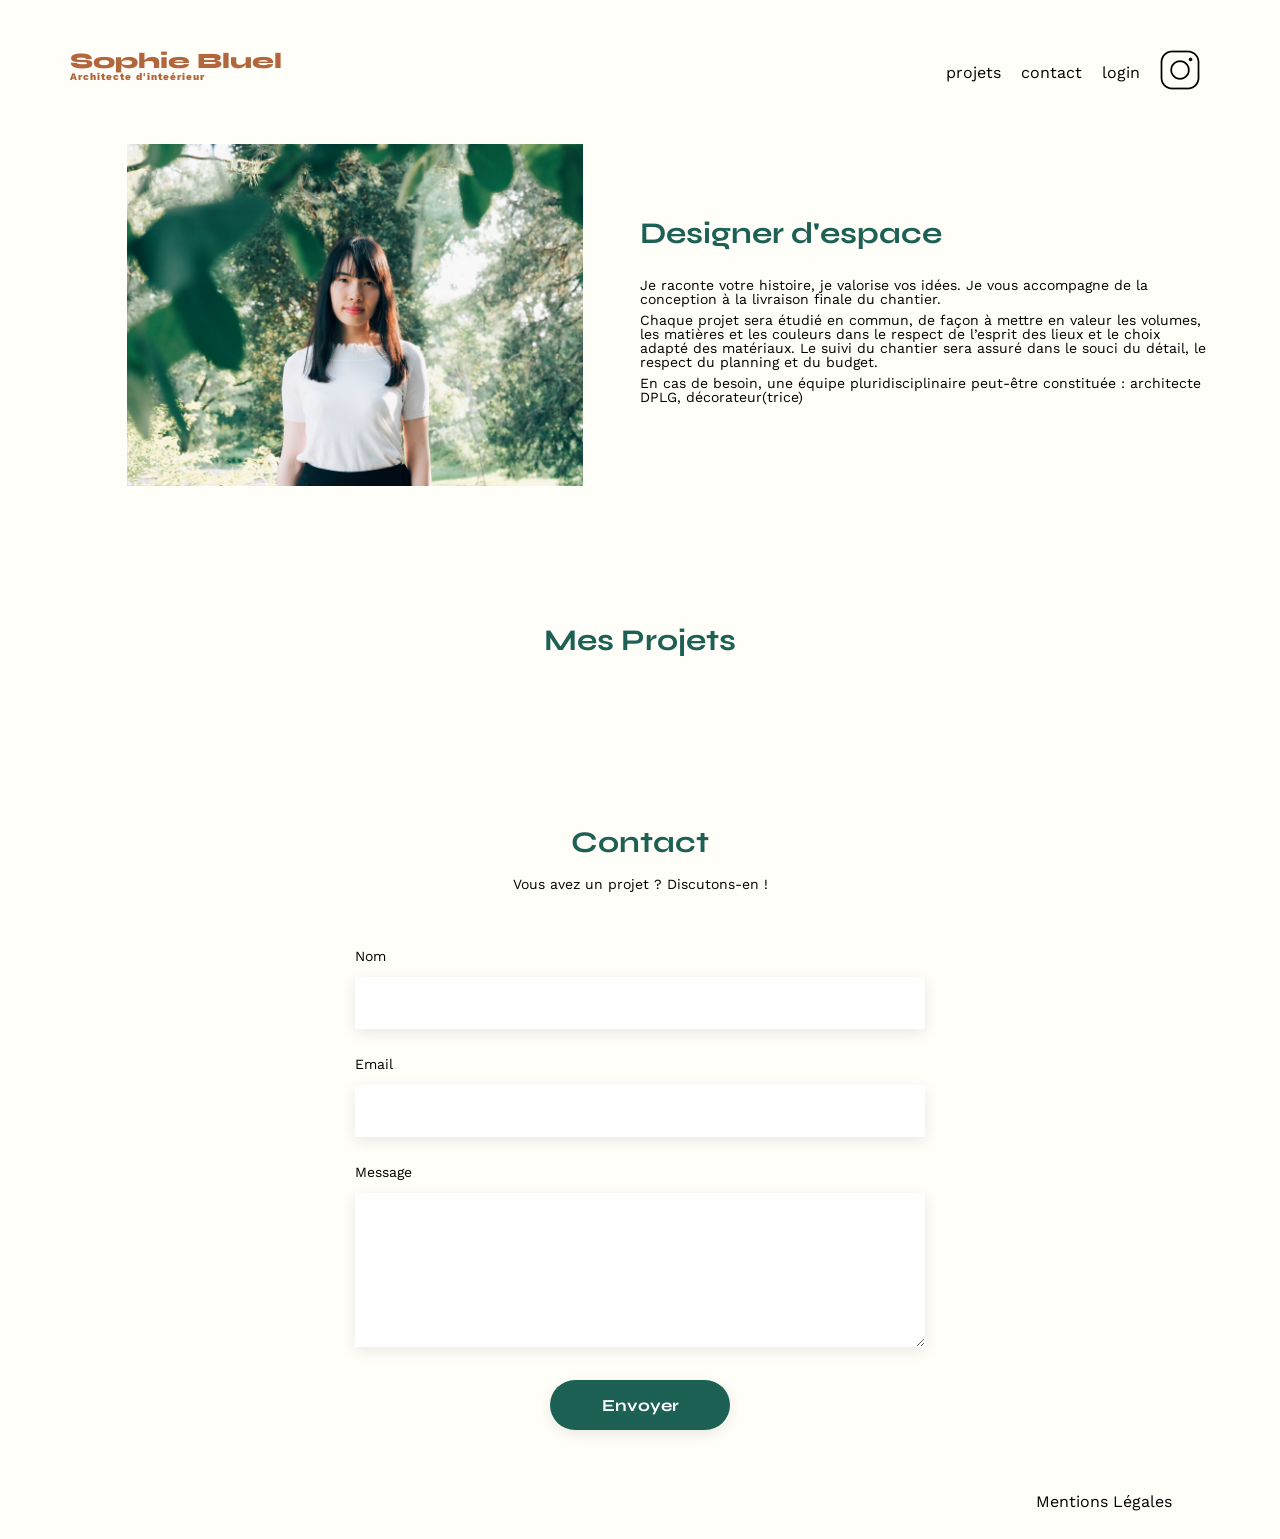
==== commit 8ef1fa65: "Rectification categorie via api" ====
--- a/FrontEnd/index.html
+++ b/FrontEnd/index.html
@@ -109,10 +109,7 @@
 			</button>
 		</div>
 		<div class="filters">
-			<button class="filter__btn filter__btn-id-null filter__btn--active">Tous</button>
-			<button class="filter__btn filter__btn-id-1">Objets</button>
-			<button class="filter__btn filter__btn-id-2">Appartements</button>
-			<button class="filter__btn filter__btn-id-3">Hôtels & restaurants</button>
+			
 		</div>	
 		<div class="gallery">
 		</div>
